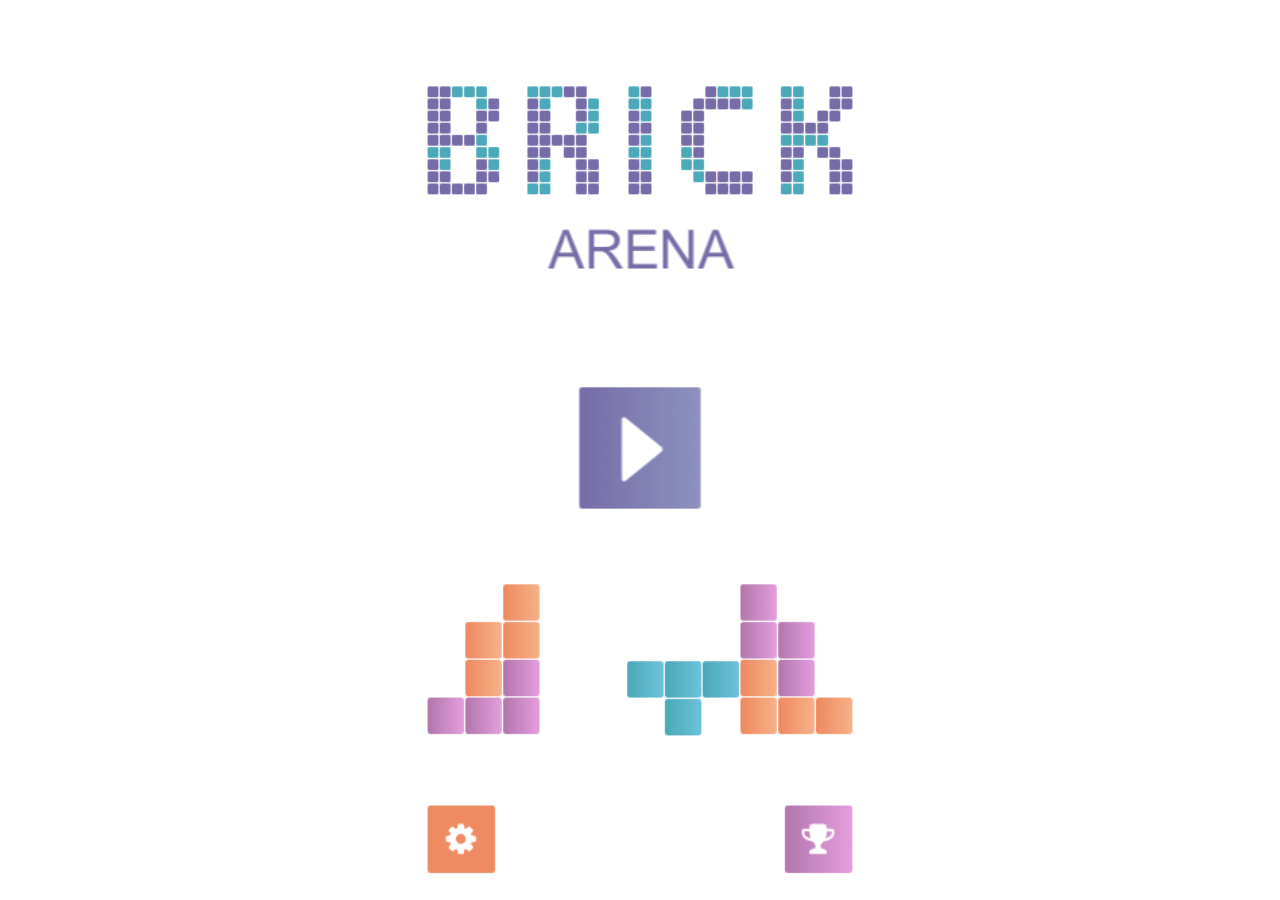
==== index2.html @ 87ef5e46 "first commit" ====
<!DOCTYPE html>
<html>
<head>
    <title>Tetris</title>
    <link charset="utf-8" href="assets/game/css/style.css" media="screen" rel="stylesheet" title="no title">
    <link charset="utf-8" href="assets/game/css/style.css" media="screen" rel="stylesheet" title="no title">
    <link rel="shortcut icon" type="assets/game/image/png" href="/favicon.png"/>
    <script src="assets/game/js/lib/phaser262.js"></script>
    <script src="assets/game/js/script.js"></script>
</head>
<body>
</body>
</html>
---- assets/game/css/style.css ----
body {
    margin: 0;
    padding: 0;
    background: #fff;
}
---- assets/game/css/style.css ----
body {
    margin: 0;
    padding: 0;
    background: #fff;
}
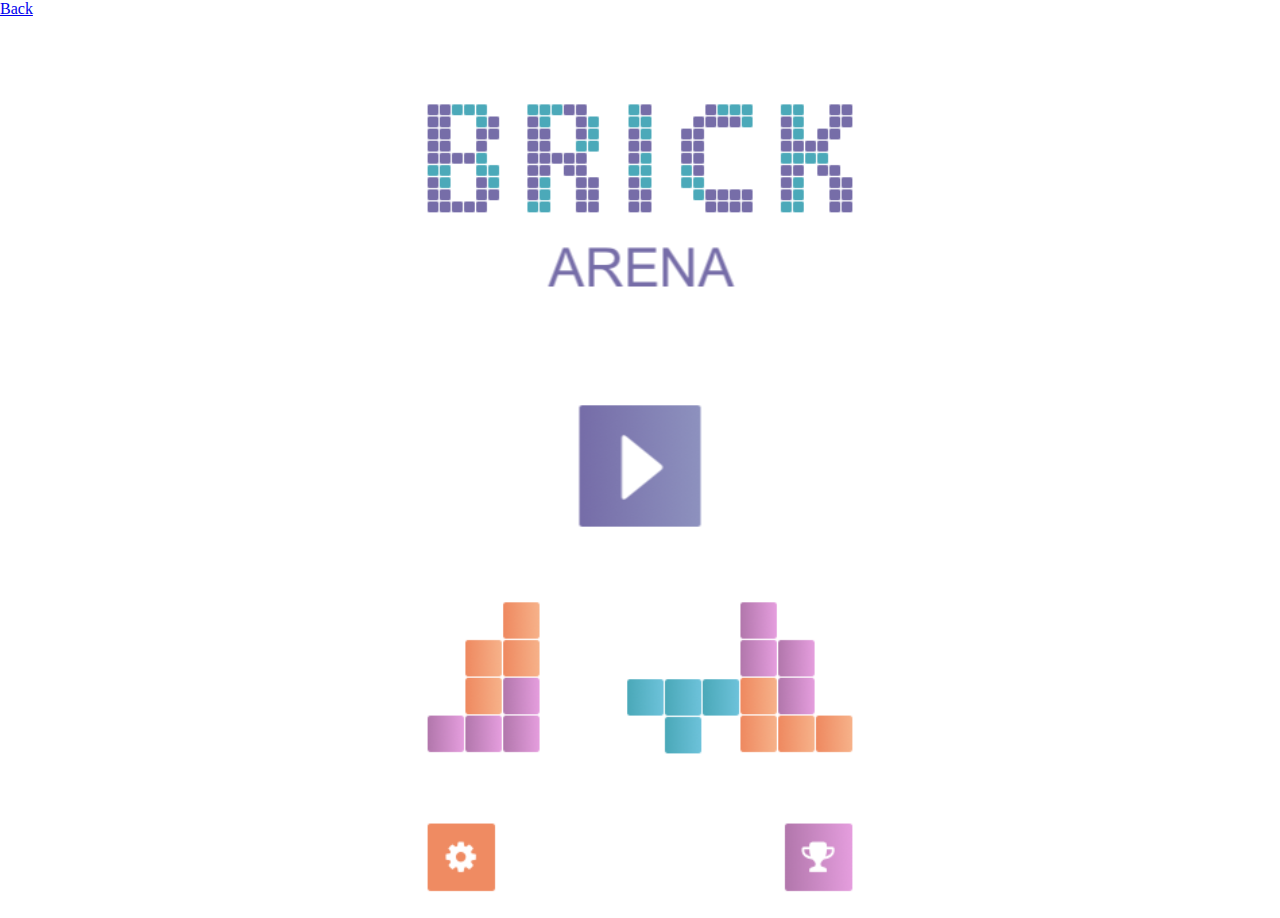
==== commit 276b2c8f: "commit99" ====
--- a/index2.html
+++ b/index2.html
@@ -9,5 +9,6 @@
     <script src="assets/game/js/script.js"></script>
 </head>
 <body>
+  <a href="/index.php">Back</a>
 </body>
 </html>
